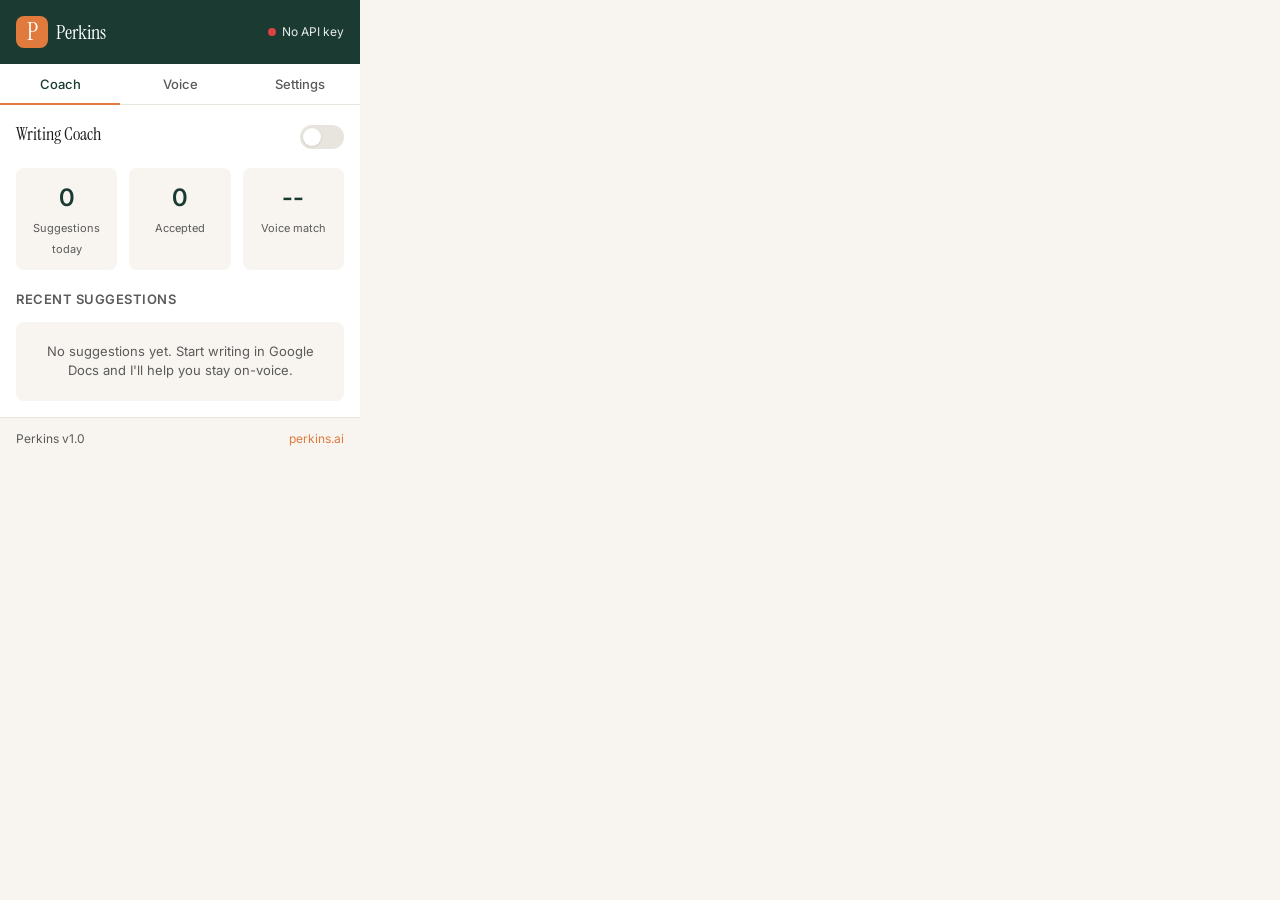
==== extension/popup/popup.html @ 81c37b23 "Add passive learning and import features for voice profile Low-friction voice profile building:  1. " ====
<!DOCTYPE html>
<html lang="en">
<head>
  <meta charset="UTF-8">
  <meta name="viewport" content="width=device-width, initial-scale=1.0">
  <title>Perkins</title>
  <link rel="preconnect" href="https://fonts.googleapis.com">
  <link rel="preconnect" href="https://fonts.gstatic.com" crossorigin>
  <link href="https://fonts.googleapis.com/css2?family=Instrument+Serif:ital@0;1&family=Inter:wght@400;500;600&display=swap" rel="stylesheet">
  <link rel="stylesheet" href="popup.css">
</head>
<body>
  <div class="container">
    <!-- Header -->
    <header class="header">
      <div class="logo">
        <span class="logo-icon">P</span>
        <span class="logo-text">Perkins</span>
      </div>
      <div class="status" id="status">
        <span class="status-dot"></span>
        <span class="status-text">Not configured</span>
      </div>
    </header>

    <!-- Navigation Tabs -->
    <nav class="tabs">
      <button class="tab active" data-tab="coach">Coach</button>
      <button class="tab" data-tab="voice">Voice</button>
      <button class="tab" data-tab="settings">Settings</button>
    </nav>

    <!-- Coach Tab -->
    <section class="tab-content active" id="coach-tab">
      <div class="coach-section">
        <div class="coach-header">
          <h2>Writing Coach</h2>
          <label class="toggle">
            <input type="checkbox" id="coach-enabled">
            <span class="toggle-slider"></span>
          </label>
        </div>

        <div class="coach-stats">
          <div class="stat">
            <span class="stat-value" id="suggestions-count">0</span>
            <span class="stat-label">Suggestions today</span>
          </div>
          <div class="stat">
            <span class="stat-value" id="accepted-count">0</span>
            <span class="stat-label">Accepted</span>
          </div>
          <div class="stat">
            <span class="stat-value" id="voice-score">--</span>
            <span class="stat-label">Voice match</span>
          </div>
        </div>

        <div class="recent-suggestions" id="recent-suggestions">
          <h3>Recent Suggestions</h3>
          <div class="empty-state">
            <p>No suggestions yet. Start writing in Google Docs and I'll help you stay on-voice.</p>
          </div>
        </div>
      </div>
    </section>

    <!-- Voice Tab -->
    <section class="tab-content" id="voice-tab">
      <div class="voice-section">
        <div class="voice-header">
          <h2>Your Voice Profile</h2>
          <span class="voice-status" id="voice-status">Not trained</span>
        </div>

        <div class="voice-training">
          <p class="instruction">Paste examples of your best writing to train your voice profile. The more you add, the better I understand your style.</p>

          <textarea
            id="writing-sample"
            placeholder="Paste a tweet, email, essay paragraph, or any writing that sounds like YOU..."
            rows="6"
          ></textarea>

          <div class="sample-actions">
            <button class="btn btn-primary" id="add-sample">Add to Voice Profile</button>
            <span class="sample-count" id="sample-count">0 samples</span>
          </div>
        </div>

        <div class="import-section">
          <h3>Quick Import</h3>
          <p class="instruction">Import your writing from around the web.</p>

          <div class="import-option">
            <div class="import-input-group">
              <span class="import-icon">🐦</span>
              <input
                type="text"
                id="twitter-handle"
                placeholder="@yourhandle"
                autocomplete="off"
              >
              <button class="btn btn-secondary btn-sm" id="import-twitter">Import</button>
            </div>
            <span class="import-hint">Public tweets only</span>
          </div>

          <div class="import-option">
            <div class="import-input-group">
              <span class="import-icon">🔗</span>
              <input
                type="url"
                id="import-url"
                placeholder="https://yourblog.com/post"
                autocomplete="off"
              >
              <button class="btn btn-secondary btn-sm" id="import-url-btn">Import</button>
            </div>
            <span class="import-hint">Blog posts, Substack, Medium, etc.</span>
          </div>
        </div>

        <div class="voice-patterns" id="voice-patterns">
          <h3>Detected Patterns</h3>
          <div class="empty-state">
            <p>Add writing samples to see your detected voice patterns.</p>
          </div>
        </div>

        <button class="btn btn-secondary btn-danger" id="reset-voice">Reset Voice Profile</button>
      </div>
    </section>

    <!-- Settings Tab -->
    <section class="tab-content" id="settings-tab">
      <div class="settings-section">
        <!-- Privacy Notice -->
        <div class="privacy-notice">
          <div class="privacy-icon">🔒</div>
          <div class="privacy-text">
            <strong>Privacy Notice:</strong> Your writing samples and text are sent to your chosen AI provider (Anthropic or OpenAI) for analysis. Your API key is encrypted and stored locally. We never see your writing or keys.
          </div>
        </div>

        <h2>API Configuration</h2>
        <p class="instruction">Perkins uses your own AI API key to analyze writing. Your key is encrypted on your device.</p>

        <div class="setting-group">
          <label class="setting-label">AI Provider</label>
          <div class="radio-group">
            <label class="radio">
              <input type="radio" name="provider" value="anthropic" checked>
              <span class="radio-mark"></span>
              <span class="radio-text">Claude (Anthropic)</span>
            </label>
            <label class="radio">
              <input type="radio" name="provider" value="openai">
              <span class="radio-mark"></span>
              <span class="radio-text">GPT-4 (OpenAI)</span>
            </label>
          </div>
        </div>

        <div class="setting-group">
          <label class="setting-label" for="api-key">API Key</label>
          <div class="input-group">
            <input
              type="password"
              id="api-key"
              placeholder="sk-ant-... or sk-..."
              autocomplete="off"
            >
            <button class="btn-icon" id="toggle-key" title="Show/hide key">
              <svg width="20" height="20" viewBox="0 0 24 24" fill="none" stroke="currentColor" stroke-width="2">
                <path d="M1 12s4-8 11-8 11 8 11 8-4 8-11 8-11-8-11-8z"></path>
                <circle cx="12" cy="12" r="3"></circle>
              </svg>
            </button>
          </div>
          <span class="setting-hint">Your API key is stored locally and never sent to our servers.</span>
        </div>

        <button class="btn btn-primary" id="save-settings">Save Settings</button>

        <div class="settings-divider"></div>

        <h3>Coaching Preferences</h3>

        <div class="setting-group">
          <label class="setting-label">Coaching Intensity</label>
          <select id="intensity">
            <option value="gentle">Gentle - Only major off-voice moments</option>
            <option value="balanced" selected>Balanced - Helpful suggestions</option>
            <option value="strict">Strict - Catch everything</option>
          </select>
        </div>

        <div class="setting-group">
          <label class="checkbox">
            <input type="checkbox" id="passive-voice" checked>
            <span class="checkbox-mark"></span>
            <span class="checkbox-text">Flag passive voice (if not in your style)</span>
          </label>
        </div>

        <div class="setting-group">
          <label class="checkbox">
            <input type="checkbox" id="sentence-length" checked>
            <span class="checkbox-mark"></span>
            <span class="checkbox-text">Flag unusual sentence length</span>
          </label>
        </div>

        <div class="setting-group">
          <label class="checkbox">
            <input type="checkbox" id="word-choice" checked>
            <span class="checkbox-mark"></span>
            <span class="checkbox-text">Suggest on-brand word choices</span>
          </label>
        </div>

        <div class="setting-group">
          <label class="checkbox">
            <input type="checkbox" id="check-grammar" checked>
            <span class="checkbox-mark"></span>
            <span class="checkbox-text">Catch typos and grammar mistakes</span>
          </label>
          <span class="setting-hint">Only flags genuine mistakes, not your intentional style choices.</span>
        </div>

        <div class="settings-divider"></div>

        <h3>Style Guide <span class="badge">B2B</span></h3>
        <p class="instruction">Paste your company's brand guidelines or style guide. Perkins will ensure your writing stays on-brand.</p>

        <div class="setting-group">
          <textarea
            id="style-guide"
            placeholder="e.g., Always use Oxford commas. Write 'email' not 'e-mail'. Avoid exclamation points. Use sentence case for headlines..."
            rows="4"
          ></textarea>
        </div>

        <div class="settings-divider"></div>

        <h3>Learned Exceptions</h3>
        <p class="instruction">Patterns you've told Perkins are intentional, not mistakes.</p>

        <div class="learned-exceptions" id="learned-exceptions">
          <div class="empty-state">
            <p>No exceptions yet. When you reject a suggestion, Perkins learns it's intentional.</p>
          </div>
        </div>
      </div>
    </section>

    <!-- Footer -->
    <footer class="footer">
      <span>Perkins v1.0</span>
      <a href="https://perkins.ai" target="_blank">perkins.ai</a>
    </footer>
  </div>

  <script src="popup.js" type="module"></script>
</body>
</html>
---- extension/popup/popup.css ----
/* Perkins Extension Popup Styles */
/* Color palette matches landing page */

:root {
  --primary: #1a3a32;
  --primary-light: #2d5a4a;
  --accent: #e07a3d;
  --accent-light: #fef4ed;
  --text: #1a1a1a;
  --text-muted: #5a5a5a;
  --bg: #f8f5f0;
  --bg-card: #ffffff;
  --border: #e8e4de;
  --success: #22c55e;
  --danger: #ef4444;
}

* {
  margin: 0;
  padding: 0;
  box-sizing: border-box;
}

body {
  font-family: 'Inter', -apple-system, BlinkMacSystemFont, sans-serif;
  font-size: 14px;
  line-height: 1.5;
  color: var(--text);
  background: var(--bg);
  width: 360px;
  max-height: 540px;
  overflow-y: auto;
}

.container {
  display: flex;
  flex-direction: column;
  min-height: 100%;
}

/* Header */
.header {
  display: flex;
  align-items: center;
  justify-content: space-between;
  padding: 16px;
  background: var(--primary);
  color: white;
}

.logo {
  display: flex;
  align-items: center;
  gap: 8px;
}

.logo-icon {
  font-family: 'Instrument Serif', Georgia, serif;
  font-size: 24px;
  font-weight: 400;
  width: 32px;
  height: 32px;
  background: var(--accent);
  border-radius: 8px;
  display: flex;
  align-items: center;
  justify-content: center;
}

.logo-text {
  font-family: 'Instrument Serif', Georgia, serif;
  font-size: 20px;
  font-weight: 400;
}

.status {
  display: flex;
  align-items: center;
  gap: 6px;
  font-size: 12px;
  opacity: 0.9;
}

.status-dot {
  width: 8px;
  height: 8px;
  border-radius: 50%;
  background: var(--danger);
}

.status.active .status-dot {
  background: var(--success);
}

/* Tabs */
.tabs {
  display: flex;
  background: var(--bg-card);
  border-bottom: 1px solid var(--border);
}

.tab {
  flex: 1;
  padding: 12px;
  background: none;
  border: none;
  font-family: inherit;
  font-size: 13px;
  font-weight: 500;
  color: var(--text-muted);
  cursor: pointer;
  transition: all 0.2s;
  position: relative;
}

.tab:hover {
  color: var(--primary);
  background: var(--bg);
}

.tab.active {
  color: var(--primary);
}

.tab.active::after {
  content: '';
  position: absolute;
  bottom: -1px;
  left: 0;
  right: 0;
  height: 2px;
  background: var(--accent);
}

/* Tab Content */
.tab-content {
  display: none;
  padding: 16px;
  background: var(--bg-card);
  flex: 1;
}

.tab-content.active {
  display: block;
}

/* Headings */
h2 {
  font-family: 'Instrument Serif', Georgia, serif;
  font-size: 18px;
  font-weight: 400;
  margin-bottom: 4px;
}

h3 {
  font-size: 13px;
  font-weight: 600;
  color: var(--text-muted);
  text-transform: uppercase;
  letter-spacing: 0.5px;
  margin-bottom: 12px;
}

/* Coach Section */
.coach-header {
  display: flex;
  align-items: center;
  justify-content: space-between;
  margin-bottom: 16px;
}

.coach-stats {
  display: grid;
  grid-template-columns: repeat(3, 1fr);
  gap: 12px;
  margin-bottom: 20px;
}

.stat {
  text-align: center;
  padding: 12px;
  background: var(--bg);
  border-radius: 8px;
}

.stat-value {
  display: block;
  font-size: 24px;
  font-weight: 600;
  color: var(--primary);
}

.stat-label {
  font-size: 11px;
  color: var(--text-muted);
}

.recent-suggestions {
  margin-top: 16px;
}

/* Voice Section */
.voice-header {
  display: flex;
  align-items: center;
  justify-content: space-between;
  margin-bottom: 16px;
}

.voice-status {
  font-size: 12px;
  padding: 4px 10px;
  border-radius: 12px;
  background: var(--bg);
  color: var(--text-muted);
}

.voice-status.trained {
  background: var(--accent-light);
  color: var(--accent);
}

.voice-training {
  margin-bottom: 20px;
}

.instruction {
  font-size: 13px;
  color: var(--text-muted);
  margin-bottom: 12px;
}

textarea {
  width: 100%;
  padding: 12px;
  border: 1px solid var(--border);
  border-radius: 8px;
  font-family: inherit;
  font-size: 14px;
  resize: vertical;
  transition: border-color 0.2s;
}

textarea:focus {
  outline: none;
  border-color: var(--primary);
}

textarea::placeholder {
  color: #999;
}

.sample-actions {
  display: flex;
  align-items: center;
  justify-content: space-between;
  margin-top: 12px;
}

.sample-count {
  font-size: 12px;
  color: var(--text-muted);
}

.voice-patterns {
  margin-bottom: 20px;
}

.pattern-list {
  display: flex;
  flex-direction: column;
  gap: 8px;
}

.pattern-item {
  display: flex;
  align-items: center;
  gap: 8px;
  padding: 10px;
  background: var(--bg);
  border-radius: 6px;
  font-size: 13px;
}

.pattern-icon {
  width: 24px;
  height: 24px;
  border-radius: 50%;
  background: var(--accent-light);
  color: var(--accent);
  display: flex;
  align-items: center;
  justify-content: center;
  font-size: 12px;
}

/* Import Section */
.import-section {
  margin-bottom: 20px;
  padding-top: 16px;
  border-top: 1px solid var(--border);
}

.import-option {
  margin-bottom: 12px;
}

.import-input-group {
  display: flex;
  align-items: center;
  gap: 8px;
}

.import-icon {
  font-size: 16px;
  width: 24px;
  text-align: center;
  flex-shrink: 0;
}

.import-input-group input {
  flex: 1;
  padding: 8px 10px;
  font-size: 13px;
}

.btn-sm {
  padding: 8px 12px;
  font-size: 12px;
}

.import-hint {
  display: block;
  font-size: 11px;
  color: var(--text-muted);
  margin-top: 4px;
  margin-left: 32px;
}

/* Settings Section */
.settings-section h2 {
  margin-bottom: 8px;
}

.setting-group {
  margin-bottom: 16px;
}

.setting-label {
  display: block;
  font-size: 13px;
  font-weight: 500;
  margin-bottom: 8px;
}

.setting-hint {
  display: block;
  font-size: 11px;
  color: var(--text-muted);
  margin-top: 4px;
}

.input-group {
  display: flex;
  gap: 8px;
}

.input-group input {
  flex: 1;
}

input[type="text"],
input[type="password"],
select {
  width: 100%;
  padding: 10px 12px;
  border: 1px solid var(--border);
  border-radius: 6px;
  font-family: inherit;
  font-size: 14px;
  background: white;
  transition: border-color 0.2s;
}

input:focus,
select:focus {
  outline: none;
  border-color: var(--primary);
}

/* Buttons */
.btn {
  padding: 10px 16px;
  border: none;
  border-radius: 6px;
  font-family: inherit;
  font-size: 14px;
  font-weight: 500;
  cursor: pointer;
  transition: all 0.2s;
}

.btn-primary {
  background: var(--primary);
  color: white;
}

.btn-primary:hover {
  background: var(--primary-light);
}

.btn-secondary {
  background: var(--bg);
  color: var(--text);
  border: 1px solid var(--border);
}

.btn-secondary:hover {
  background: var(--border);
}

.btn-danger {
  color: var(--danger);
}

.btn-danger:hover {
  background: #fef2f2;
  border-color: #fecaca;
}

.btn-icon {
  padding: 8px;
  background: var(--bg);
  border: 1px solid var(--border);
  border-radius: 6px;
  cursor: pointer;
  color: var(--text-muted);
  transition: all 0.2s;
}

.btn-icon:hover {
  background: var(--border);
  color: var(--text);
}

/* Toggle Switch */
.toggle {
  position: relative;
  display: inline-block;
  width: 44px;
  height: 24px;
}

.toggle input {
  opacity: 0;
  width: 0;
  height: 0;
}

.toggle-slider {
  position: absolute;
  cursor: pointer;
  top: 0;
  left: 0;
  right: 0;
  bottom: 0;
  background: var(--border);
  border-radius: 24px;
  transition: 0.2s;
}

.toggle-slider::before {
  position: absolute;
  content: '';
  height: 18px;
  width: 18px;
  left: 3px;
  bottom: 3px;
  background: white;
  border-radius: 50%;
  transition: 0.2s;
  box-shadow: 0 1px 3px rgba(0,0,0,0.1);
}

.toggle input:checked + .toggle-slider {
  background: var(--accent);
}

.toggle input:checked + .toggle-slider::before {
  transform: translateX(20px);
}

/* Radio Buttons */
.radio-group {
  display: flex;
  flex-direction: column;
  gap: 8px;
}

.radio {
  display: flex;
  align-items: center;
  gap: 8px;
  cursor: pointer;
}

.radio input {
  display: none;
}

.radio-mark {
  width: 18px;
  height: 18px;
  border: 2px solid var(--border);
  border-radius: 50%;
  position: relative;
  transition: all 0.2s;
}

.radio input:checked + .radio-mark {
  border-color: var(--accent);
}

.radio input:checked + .radio-mark::after {
  content: '';
  position: absolute;
  top: 3px;
  left: 3px;
  width: 8px;
  height: 8px;
  background: var(--accent);
  border-radius: 50%;
}

.radio-text {
  font-size: 14px;
}

/* Checkboxes */
.checkbox {
  display: flex;
  align-items: center;
  gap: 8px;
  cursor: pointer;
}

.checkbox input {
  display: none;
}

.checkbox-mark {
  width: 18px;
  height: 18px;
  border: 2px solid var(--border);
  border-radius: 4px;
  position: relative;
  transition: all 0.2s;
}

.checkbox input:checked + .checkbox-mark {
  background: var(--accent);
  border-color: var(--accent);
}

.checkbox input:checked + .checkbox-mark::after {
  content: '';
  position: absolute;
  top: 2px;
  left: 5px;
  width: 5px;
  height: 9px;
  border: solid white;
  border-width: 0 2px 2px 0;
  transform: rotate(45deg);
}

.checkbox-text {
  font-size: 14px;
}

/* Dividers */
.settings-divider {
  height: 1px;
  background: var(--border);
  margin: 20px 0;
}

/* Empty State */
.empty-state {
  padding: 20px;
  text-align: center;
  color: var(--text-muted);
  background: var(--bg);
  border-radius: 8px;
  font-size: 13px;
}

/* Suggestion Card */
.suggestion-card {
  padding: 12px;
  background: var(--bg);
  border-radius: 8px;
  margin-bottom: 8px;
}

.suggestion-original {
  font-size: 13px;
  color: var(--text-muted);
  margin-bottom: 4px;
  text-decoration: line-through;
}

.suggestion-text {
  font-size: 13px;
  margin-bottom: 8px;
}

.suggestion-reason {
  font-size: 12px;
  color: var(--accent);
  font-style: italic;
}

.suggestion-actions {
  display: flex;
  gap: 8px;
  margin-top: 8px;
}

.suggestion-actions button {
  flex: 1;
  padding: 6px;
  font-size: 12px;
}

/* Footer */
.footer {
  display: flex;
  align-items: center;
  justify-content: space-between;
  padding: 12px 16px;
  background: var(--bg);
  border-top: 1px solid var(--border);
  font-size: 12px;
  color: var(--text-muted);
}

.footer a {
  color: var(--accent);
  text-decoration: none;
}

.footer a:hover {
  text-decoration: underline;
}

/* Scrollbar */
::-webkit-scrollbar {
  width: 6px;
}

::-webkit-scrollbar-track {
  background: var(--bg);
}

::-webkit-scrollbar-thumb {
  background: var(--border);
  border-radius: 3px;
}

::-webkit-scrollbar-thumb:hover {
  background: #ccc;
}

/* Toast notification */
.toast {
  position: fixed;
  bottom: 60px;
  left: 16px;
  right: 16px;
  padding: 12px 16px;
  background: var(--primary);
  color: white;
  border-radius: 8px;
  font-size: 13px;
  opacity: 0;
  transform: translateY(10px);
  transition: all 0.3s;
  z-index: 100;
}

.toast.show {
  opacity: 1;
  transform: translateY(0);
}

.toast.success {
  background: var(--success);
}

.toast.error {
  background: var(--danger);
}

/* Badge */
.badge {
  display: inline-block;
  font-size: 10px;
  font-weight: 600;
  text-transform: uppercase;
  letter-spacing: 0.5px;
  padding: 2px 6px;
  background: var(--accent-light);
  color: var(--accent);
  border-radius: 4px;
  margin-left: 6px;
  vertical-align: middle;
}

/* Learned Exceptions */
.learned-exceptions {
  max-height: 150px;
  overflow-y: auto;
}

.exception-item {
  display: flex;
  align-items: center;
  justify-content: space-between;
  padding: 8px 10px;
  background: var(--bg);
  border-radius: 6px;
  margin-bottom: 6px;
  font-size: 13px;
}

.exception-item:last-child {
  margin-bottom: 0;
}

.exception-text {
  flex: 1;
  color: var(--text);
}

.exception-remove {
  width: 20px;
  height: 20px;
  border: none;
  background: none;
  color: var(--text-muted);
  cursor: pointer;
  font-size: 16px;
  line-height: 1;
  padding: 0;
  margin-left: 8px;
}

.exception-remove:hover {
  color: var(--danger);
}

/* Privacy Notice */
.privacy-notice {
  display: flex;
  gap: 10px;
  padding: 12px;
  background: #fef3cd;
  border: 1px solid #ffc107;
  border-radius: 8px;
  margin-bottom: 16px;
  font-size: 12px;
  line-height: 1.4;
}

.privacy-icon {
  font-size: 16px;
  flex-shrink: 0;
}

.privacy-text {
  color: #856404;
}

.privacy-text strong {
  color: #664d03;
}
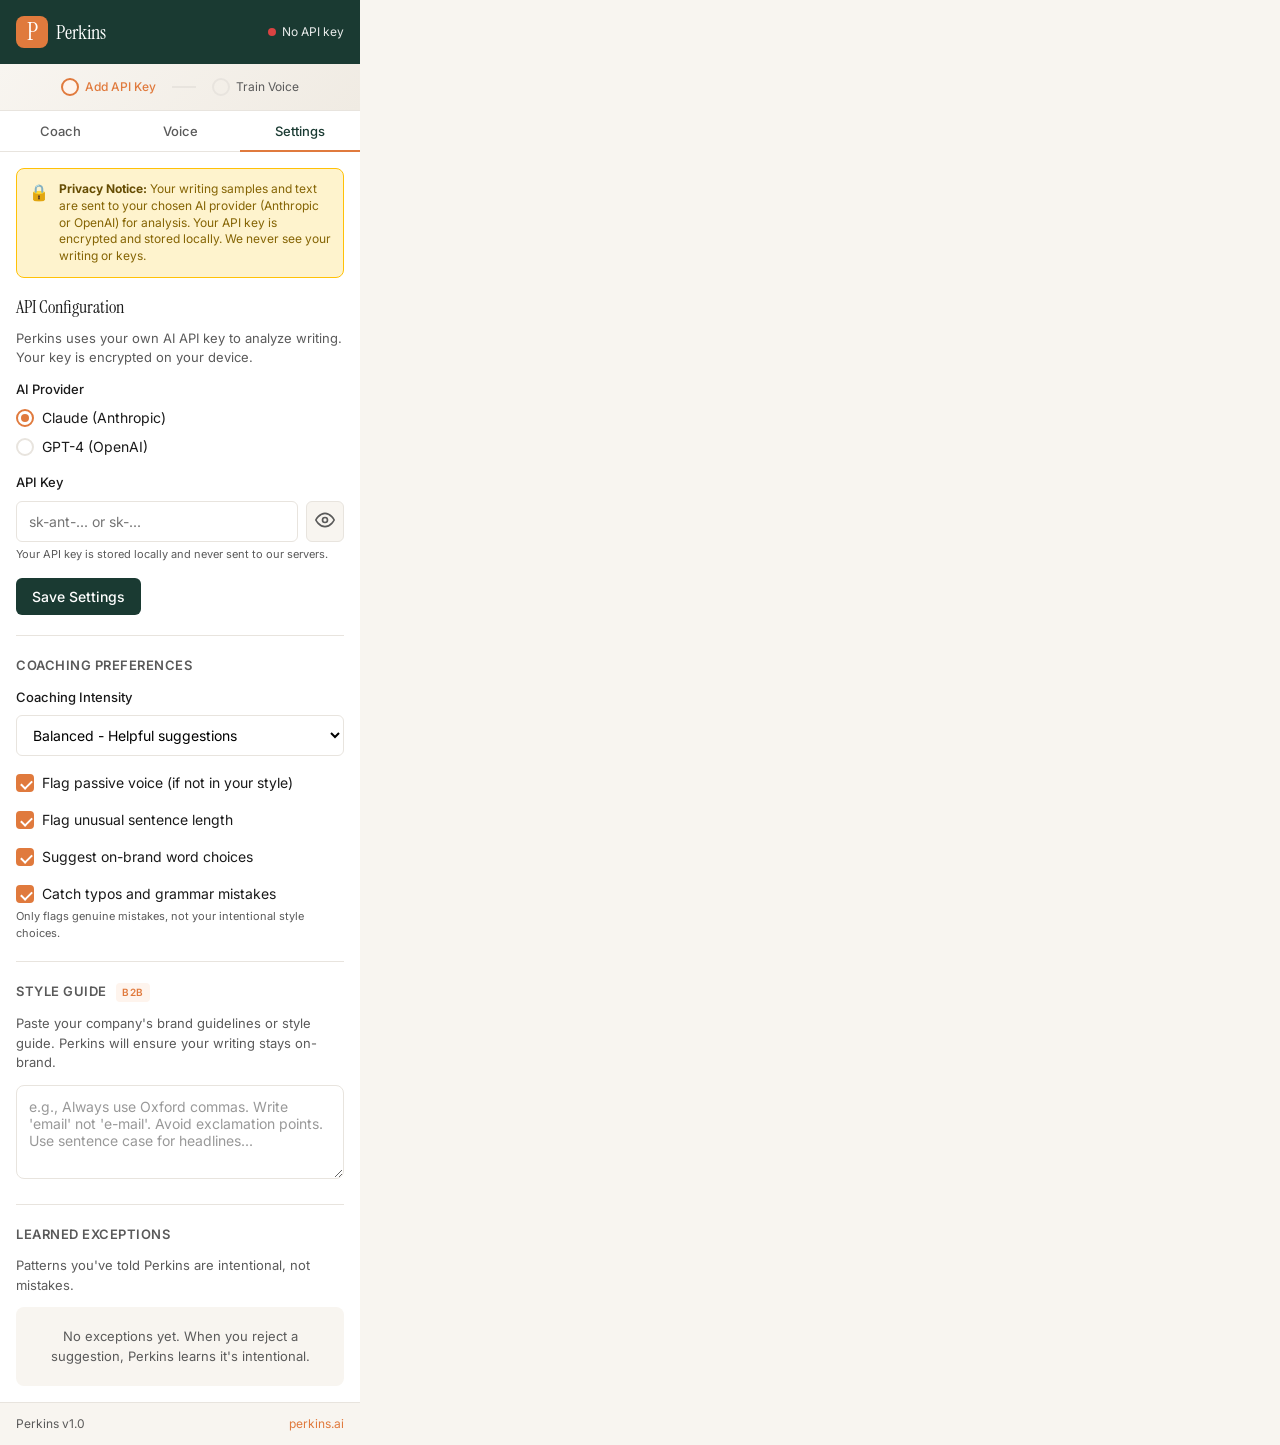
==== commit 85b31606: "Add setup progress bar and guided onboarding flow - Add 2-step progress bar (API Key → Train Voice) " ====
--- a/extension/popup/popup.html
+++ b/extension/popup/popup.html
@@ -23,6 +23,19 @@
       </div>
     </header>
 
+    <!-- Setup Progress (shown until fully configured) -->
+    <div class="setup-progress" id="setup-progress">
+      <div class="setup-step" id="setup-step-api">
+        <span class="setup-step-icon"></span>
+        <span class="setup-step-text">Add API Key</span>
+      </div>
+      <div class="setup-step-divider"></div>
+      <div class="setup-step" id="setup-step-voice">
+        <span class="setup-step-icon"></span>
+        <span class="setup-step-text">Train Voice</span>
+      </div>
+    </div>
+
     <!-- Navigation Tabs -->
     <nav class="tabs">
       <button class="tab active" data-tab="coach">Coach</button>
@@ -68,12 +81,20 @@
     <!-- Voice Tab -->
     <section class="tab-content" id="voice-tab">
       <div class="voice-section">
+        <!-- Setup Required Overlay -->
+        <div class="setup-required" id="voice-setup-required">
+          <div class="setup-required-icon">🔑</div>
+          <h3>Add your API key first</h3>
+          <p>Perkins needs an AI API key to analyze your writing patterns.</p>
+          <button class="btn btn-primary" id="go-to-settings">Go to Settings</button>
+        </div>
+
         <div class="voice-header">
           <h2>Your Voice Profile</h2>
           <span class="voice-status" id="voice-status">Not trained</span>
         </div>
 
-        <div class="voice-training">
+        <div class="voice-training" id="voice-training">
           <p class="instruction">Paste examples of your best writing to train your voice profile. The more you add, the better I understand your style.</p>
 
           <textarea
@@ -90,21 +111,7 @@
 
         <div class="import-section">
           <h3>Quick Import</h3>
-          <p class="instruction">Import your writing from around the web.</p>
-
-          <div class="import-option">
-            <div class="import-input-group">
-              <span class="import-icon">🐦</span>
-              <input
-                type="text"
-                id="twitter-handle"
-                placeholder="@yourhandle"
-                autocomplete="off"
-              >
-              <button class="btn btn-secondary btn-sm" id="import-twitter">Import</button>
-            </div>
-            <span class="import-hint">Public tweets only</span>
-          </div>
+          <p class="instruction">Import your writing from a URL.</p>
 
           <div class="import-option">
             <div class="import-input-group">
@@ -117,7 +124,7 @@
               >
               <button class="btn btn-secondary btn-sm" id="import-url-btn">Import</button>
             </div>
-            <span class="import-hint">Blog posts, Substack, Medium, etc.</span>
+            <span class="import-hint">Blog posts, Substack, Medium, etc. (may not work on all sites)</span>
           </div>
         </div>
 
--- a/extension/popup/popup.css
+++ b/extension/popup/popup.css
@@ -785,3 +785,131 @@
 .privacy-text strong {
   color: #664d03;
 }
+
+/* ============================================
+   Setup Progress Bar
+   ============================================ */
+
+.setup-progress {
+  display: flex;
+  align-items: center;
+  justify-content: center;
+  gap: 8px;
+  padding: 10px 16px;
+  background: linear-gradient(135deg, #f8f5f0 0%, #f0ebe3 100%);
+  border-bottom: 1px solid var(--border);
+}
+
+.setup-progress.hidden {
+  display: none;
+}
+
+.setup-step {
+  display: flex;
+  align-items: center;
+  gap: 6px;
+  font-size: 12px;
+  color: var(--text-muted);
+  cursor: pointer;
+  padding: 4px 8px;
+  border-radius: 4px;
+  transition: all 0.2s;
+}
+
+.setup-step:hover {
+  background: rgba(0, 0, 0, 0.05);
+}
+
+.setup-step-icon {
+  width: 18px;
+  height: 18px;
+  border-radius: 50%;
+  border: 2px solid var(--border);
+  display: flex;
+  align-items: center;
+  justify-content: center;
+  font-size: 10px;
+  transition: all 0.2s;
+}
+
+.setup-step.completed .setup-step-icon {
+  background: var(--success);
+  border-color: var(--success);
+  color: white;
+}
+
+.setup-step.completed .setup-step-icon::after {
+  content: '✓';
+}
+
+.setup-step.active .setup-step-icon {
+  border-color: var(--accent);
+  background: var(--accent-light);
+}
+
+.setup-step.active .setup-step-text {
+  color: var(--accent);
+  font-weight: 500;
+}
+
+.setup-step.completed .setup-step-text {
+  color: var(--success);
+}
+
+.setup-step-divider {
+  width: 24px;
+  height: 2px;
+  background: var(--border);
+}
+
+.setup-step.completed + .setup-step-divider {
+  background: var(--success);
+}
+
+/* ============================================
+   Setup Required Overlay (Voice Tab)
+   ============================================ */
+
+.setup-required {
+  display: none;
+  flex-direction: column;
+  align-items: center;
+  justify-content: center;
+  text-align: center;
+  padding: 40px 20px;
+  background: linear-gradient(135deg, #fef3cd 0%, #fff8e6 100%);
+  border: 1px solid #ffc107;
+  border-radius: 12px;
+  margin-bottom: 16px;
+}
+
+.setup-required.visible {
+  display: flex;
+}
+
+.setup-required-icon {
+  font-size: 32px;
+  margin-bottom: 12px;
+}
+
+.setup-required h3 {
+  margin: 0 0 8px 0;
+  font-size: 16px;
+  color: #664d03;
+}
+
+.setup-required p {
+  margin: 0 0 16px 0;
+  font-size: 13px;
+  color: #856404;
+  line-height: 1.4;
+}
+
+/* Dim the voice training section when setup required */
+.voice-section.needs-setup .voice-training,
+.voice-section.needs-setup .import-section,
+.voice-section.needs-setup .voice-patterns {
+  opacity: 0.4;
+  pointer-events: none;
+  filter: grayscale(0.5);
+}
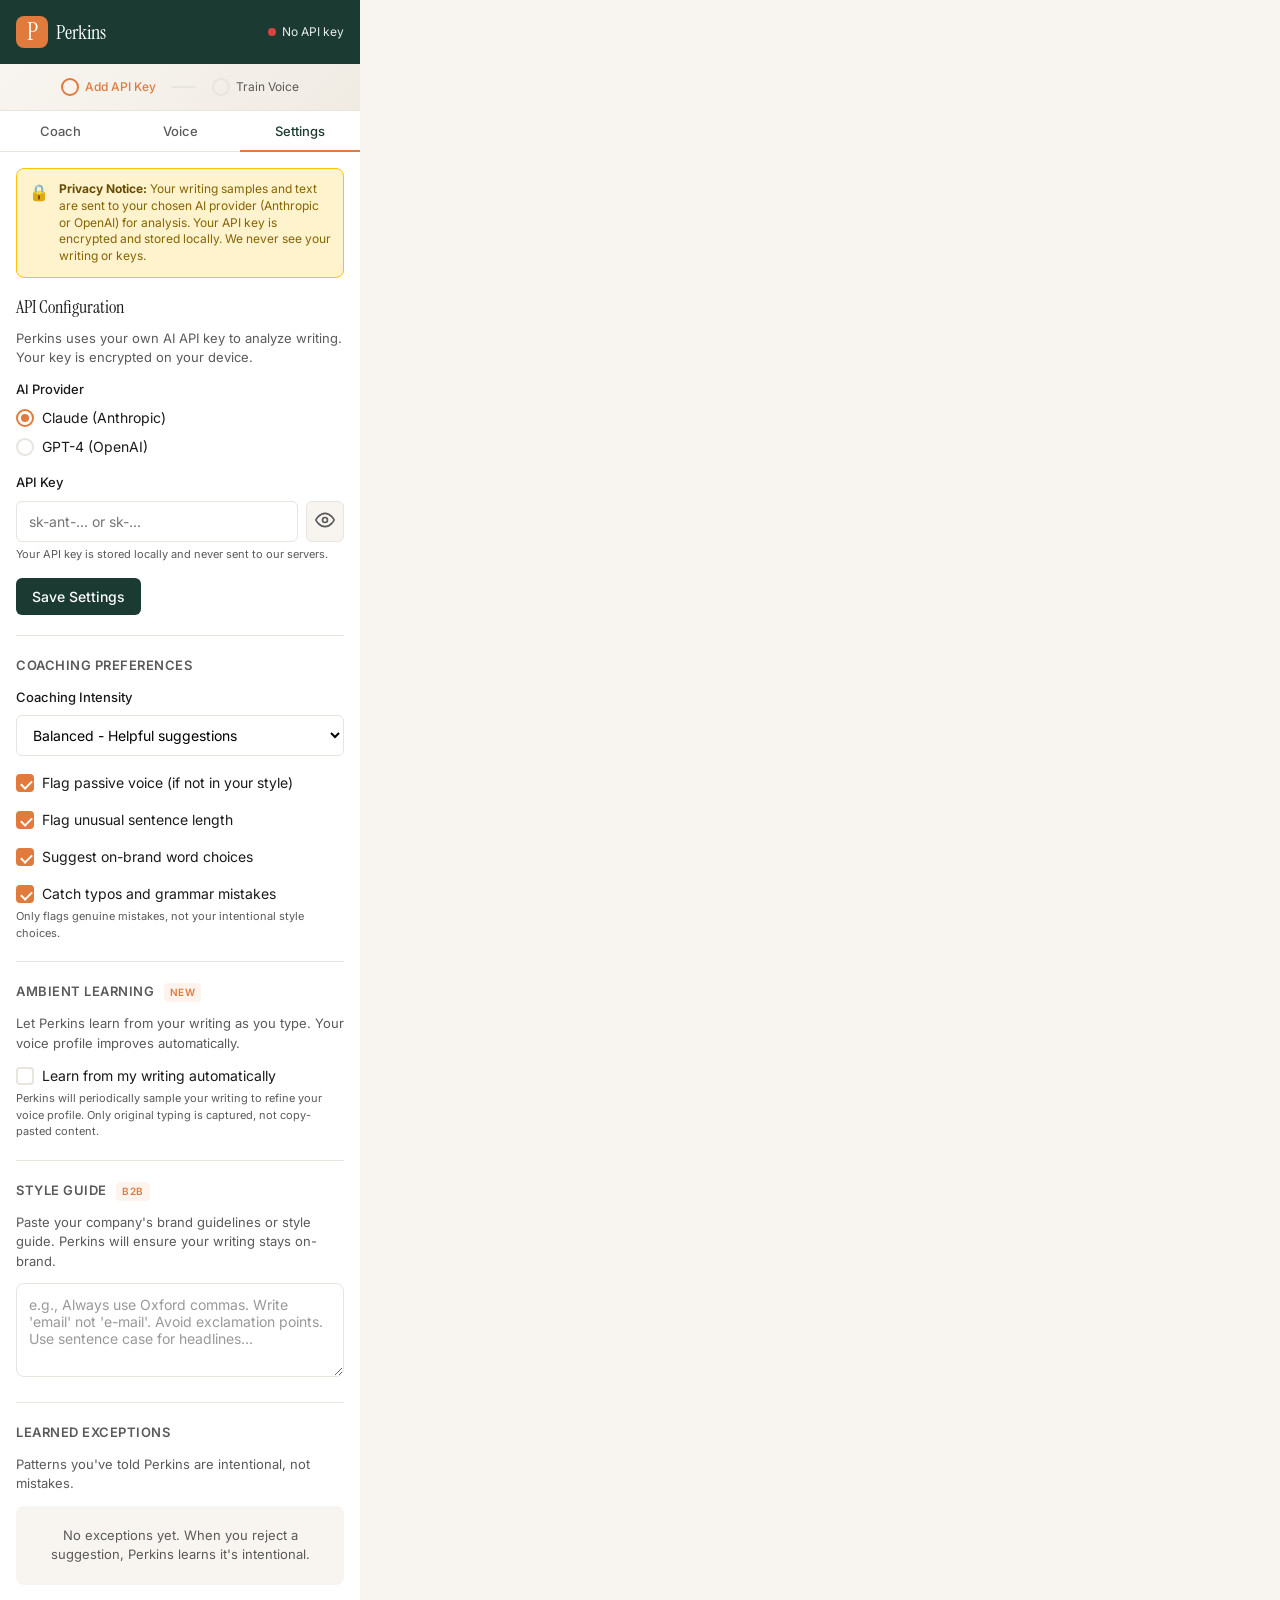
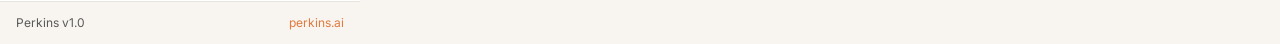
==== commit 7618cd71: "Add gamification, ambient learning, chat, write-like-me, and detectors Features added: - Badge syste" ====
--- a/extension/popup/popup.html
+++ b/extension/popup/popup.html
@@ -75,6 +75,53 @@
             <p>No suggestions yet. Start writing in Google Docs and I'll help you stay on-voice.</p>
           </div>
         </div>
+
+        <!-- Badges & Milestones -->
+        <div class="badges-section" id="badges-section">
+          <h3>Writing Journey</h3>
+
+          <div class="milestone-tracker">
+            <div class="total-words">
+              <span class="total-words-label">Total words written</span>
+              <span class="total-words-count" id="total-words-count">0</span>
+            </div>
+
+            <div class="current-milestone" id="current-milestone">
+              <span class="milestone-icon">📜</span>
+              <span class="milestone-text">
+                <strong>272</strong> words to <em>Gettysburg Address</em>
+              </span>
+            </div>
+
+            <div class="milestone-progress" id="milestone-progress">
+              <div class="milestone-progress-fill" id="milestone-progress-fill"></div>
+            </div>
+          </div>
+
+          <div class="earned-badges" id="earned-badges">
+            <div class="no-badges">Start writing to earn your first badge!</div>
+          </div>
+        </div>
+
+        <!-- Flywheel Stats -->
+        <div class="flywheel-section" id="flywheel-stats">
+          <h3>Perkins is Learning</h3>
+          <div class="flywheel-stats-grid">
+            <div class="flywheel-stat">
+              <span class="flywheel-stat-value" id="patterns-learned-count">0</span>
+              <span class="flywheel-stat-label">Patterns learned</span>
+            </div>
+            <div class="flywheel-stat">
+              <span class="flywheel-stat-value" id="documents-analyzed-count">0</span>
+              <span class="flywheel-stat-label">Docs analyzed</span>
+            </div>
+            <div class="flywheel-stat">
+              <span class="flywheel-stat-value" id="improvement-percent">--</span>
+              <span class="flywheel-stat-label">Fewer suggestions</span>
+            </div>
+          </div>
+          <p class="flywheel-tagline">The longer you use Perkins, the smarter it gets.</p>
+        </div>
       </div>
     </section>
 
@@ -238,6 +285,20 @@
 
         <div class="settings-divider"></div>
 
+        <h3>Ambient Learning <span class="badge">New</span></h3>
+        <p class="instruction">Let Perkins learn from your writing as you type. Your voice profile improves automatically.</p>
+
+        <div class="setting-group">
+          <label class="checkbox">
+            <input type="checkbox" id="ambient-learning">
+            <span class="checkbox-mark"></span>
+            <span class="checkbox-text">Learn from my writing automatically</span>
+          </label>
+          <span class="setting-hint">Perkins will periodically sample your writing to refine your voice profile. Only original typing is captured, not copy-pasted content.</span>
+        </div>
+
+        <div class="settings-divider"></div>
+
         <h3>Style Guide <span class="badge">B2B</span></h3>
         <p class="instruction">Paste your company's brand guidelines or style guide. Perkins will ensure your writing stays on-brand.</p>
 
--- a/extension/popup/popup.css
+++ b/extension/popup/popup.css
@@ -913,3 +913,186 @@
   pointer-events: none;
   filter: grayscale(0.5);
 }
+
+/* ============================================
+   Badges & Milestones Section
+   ============================================ */
+
+.badges-section {
+  margin-top: 20px;
+  padding-top: 16px;
+  border-top: 1px solid var(--border);
+}
+
+.milestone-tracker {
+  background: linear-gradient(135deg, var(--accent-light) 0%, #fff8f4 100%);
+  border-radius: 12px;
+  padding: 16px;
+  margin-bottom: 16px;
+}
+
+.total-words {
+  display: flex;
+  justify-content: space-between;
+  align-items: baseline;
+  margin-bottom: 12px;
+}
+
+.total-words-label {
+  font-size: 12px;
+  color: var(--text-muted);
+}
+
+.total-words-count {
+  font-size: 28px;
+  font-weight: 600;
+  color: var(--primary);
+  font-family: 'Instrument Serif', Georgia, serif;
+}
+
+.current-milestone {
+  display: flex;
+  align-items: center;
+  gap: 10px;
+  margin-bottom: 12px;
+}
+
+.milestone-icon {
+  font-size: 24px;
+}
+
+.milestone-text {
+  font-size: 13px;
+  color: var(--text);
+}
+
+.milestone-text strong {
+  color: var(--accent);
+}
+
+.milestone-text em {
+  font-style: normal;
+  font-weight: 500;
+}
+
+.milestone-progress {
+  height: 8px;
+  background: rgba(0, 0, 0, 0.1);
+  border-radius: 4px;
+  overflow: hidden;
+}
+
+.milestone-progress-fill {
+  height: 100%;
+  background: linear-gradient(90deg, var(--accent) 0%, #f5a574 100%);
+  border-radius: 4px;
+  transition: width 0.5s ease;
+  width: 0%;
+}
+
+.earned-badges {
+  display: flex;
+  flex-wrap: wrap;
+  gap: 8px;
+}
+
+.no-badges {
+  width: 100%;
+  text-align: center;
+  padding: 16px;
+  background: var(--bg);
+  border-radius: 8px;
+  color: var(--text-muted);
+  font-size: 13px;
+}
+
+.badge-item {
+  display: flex;
+  align-items: center;
+  gap: 6px;
+  padding: 6px 10px;
+  background: var(--bg);
+  border-radius: 20px;
+  font-size: 12px;
+  cursor: default;
+  transition: all 0.2s;
+}
+
+.badge-item:hover {
+  background: var(--accent-light);
+  transform: scale(1.05);
+}
+
+.badge-icon {
+  font-size: 14px;
+}
+
+.badge-name {
+  color: var(--text);
+  font-weight: 500;
+}
+
+/* ============================================
+   Flywheel Stats Section
+   ============================================ */
+
+.flywheel-section {
+  margin-top: 16px;
+  padding-top: 16px;
+  border-top: 1px solid var(--border);
+}
+
+.flywheel-stats-grid {
+  display: grid;
+  grid-template-columns: repeat(3, 1fr);
+  gap: 8px;
+  margin-bottom: 12px;
+}
+
+.flywheel-stat {
+  text-align: center;
+  padding: 12px 8px;
+  background: var(--bg);
+  border-radius: 8px;
+}
+
+.flywheel-stat-value {
+  display: block;
+  font-size: 20px;
+  font-weight: 600;
+  color: var(--primary);
+}
+
+.flywheel-stat-label {
+  font-size: 10px;
+  color: var(--text-muted);
+  text-transform: uppercase;
+  letter-spacing: 0.3px;
+}
+
+.flywheel-tagline {
+  text-align: center;
+  font-size: 12px;
+  color: var(--accent);
+  font-style: italic;
+  margin: 0;
+}
+
+/* Badge earned animation */
+@keyframes badgeEarned {
+  0% {
+    transform: scale(0.5);
+    opacity: 0;
+  }
+  50% {
+    transform: scale(1.2);
+  }
+  100% {
+    transform: scale(1);
+    opacity: 1;
+  }
+}
+
+.badge-item.new {
+  animation: badgeEarned 0.5s ease-out;
+}
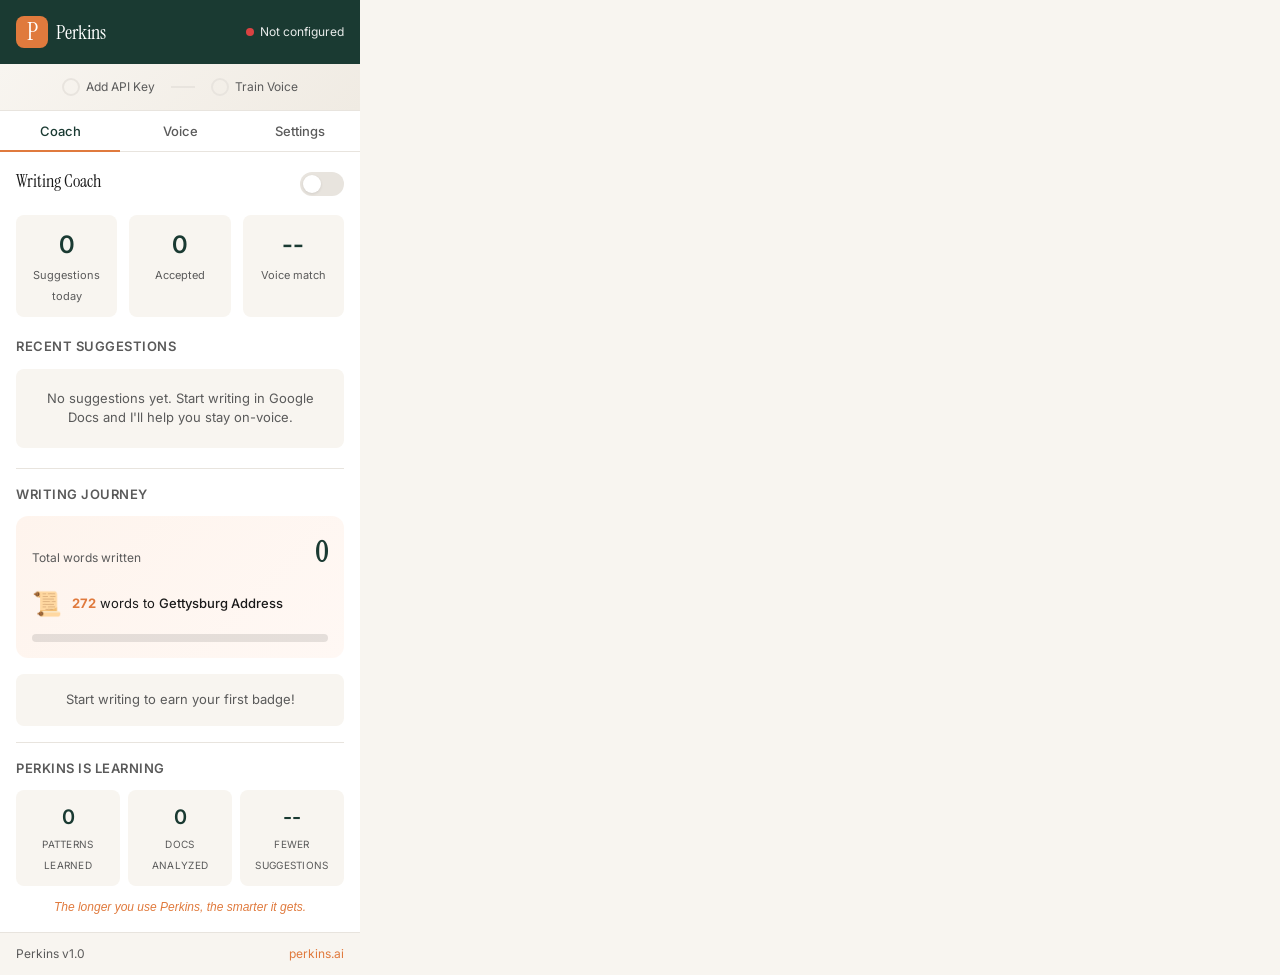
==== commit fb5e3b3e: "Remove URL import feature (CORS blocks most sites) - Remove URL import section from Voice tab - Upda" ====
--- a/extension/popup/popup.html
+++ b/extension/popup/popup.html
@@ -156,25 +156,6 @@
           </div>
         </div>
 
-        <div class="import-section">
-          <h3>Quick Import</h3>
-          <p class="instruction">Import your writing from a URL.</p>
-
-          <div class="import-option">
-            <div class="import-input-group">
-              <span class="import-icon">🔗</span>
-              <input
-                type="url"
-                id="import-url"
-                placeholder="https://yourblog.com/post"
-                autocomplete="off"
-              >
-              <button class="btn btn-secondary btn-sm" id="import-url-btn">Import</button>
-            </div>
-            <span class="import-hint">Blog posts, Substack, Medium, etc. (may not work on all sites)</span>
-          </div>
-        </div>
-
         <div class="voice-patterns" id="voice-patterns">
           <h3>Detected Patterns</h3>
           <div class="empty-state">
--- a/extension/popup/popup.css
+++ b/extension/popup/popup.css
@@ -1096,3 +1096,195 @@
 .badge-item.new {
   animation: badgeEarned 0.5s ease-out;
 }
+
+/* ============================================
+   Tutorial / Onboarding Modal
+   ============================================ */
+
+#tutorial-overlay {
+  position: fixed;
+  top: 0;
+  left: 0;
+  right: 0;
+  bottom: 0;
+  background: rgba(0, 0, 0, 0.7);
+  display: flex;
+  align-items: center;
+  justify-content: center;
+  z-index: 10000;
+  animation: tutorialFadeIn 0.3s ease-out;
+}
+
+@keyframes tutorialFadeIn {
+  from { opacity: 0; }
+  to { opacity: 1; }
+}
+
+#tutorial-overlay.tutorial-closing {
+  animation: tutorialFadeOut 0.3s ease-out forwards;
+}
+
+@keyframes tutorialFadeOut {
+  from { opacity: 1; }
+  to { opacity: 0; }
+}
+
+.tutorial-modal {
+  background: white;
+  border-radius: 16px;
+  width: 320px;
+  max-width: 90%;
+  box-shadow: 0 20px 60px rgba(0, 0, 0, 0.3);
+  overflow: hidden;
+  animation: tutorialSlideUp 0.3s ease-out;
+}
+
+@keyframes tutorialSlideUp {
+  from {
+    opacity: 0;
+    transform: translateY(20px);
+  }
+  to {
+    opacity: 1;
+    transform: translateY(0);
+  }
+}
+
+.tutorial-header {
+  display: flex;
+  justify-content: space-between;
+  align-items: center;
+  padding: 16px 20px;
+  border-bottom: 1px solid #eee;
+}
+
+.tutorial-progress {
+  display: flex;
+  gap: 6px;
+}
+
+.tutorial-dot {
+  width: 8px;
+  height: 8px;
+  border-radius: 50%;
+  background: #ddd;
+  transition: background 0.2s, transform 0.2s;
+}
+
+.tutorial-dot.active {
+  background: #1a3a32;
+  transform: scale(1.2);
+}
+
+.tutorial-skip {
+  background: none;
+  border: none;
+  color: #888;
+  font-size: 13px;
+  cursor: pointer;
+  padding: 4px 8px;
+  transition: color 0.2s;
+}
+
+.tutorial-skip:hover {
+  color: #333;
+}
+
+.tutorial-content {
+  padding: 32px 24px;
+  text-align: center;
+}
+
+.tutorial-icon {
+  font-size: 48px;
+  margin-bottom: 16px;
+  animation: tutorialIconBounce 0.5s ease-out;
+}
+
+@keyframes tutorialIconBounce {
+  0% { transform: scale(0); }
+  50% { transform: scale(1.2); }
+  100% { transform: scale(1); }
+}
+
+.tutorial-title {
+  font-size: 18px;
+  font-weight: 600;
+  color: #1a1a1a;
+  margin: 0 0 12px;
+}
+
+.tutorial-text {
+  font-size: 14px;
+  color: #666;
+  line-height: 1.6;
+  margin: 0;
+}
+
+.tutorial-text strong {
+  color: #1a3a32;
+}
+
+.tutorial-footer {
+  display: flex;
+  justify-content: space-between;
+  padding: 16px 20px;
+  border-top: 1px solid #eee;
+  background: #fafafa;
+}
+
+.tutorial-prev,
+.tutorial-next {
+  padding: 10px 20px;
+  border-radius: 8px;
+  font-size: 14px;
+  font-weight: 500;
+  cursor: pointer;
+  transition: all 0.2s;
+}
+
+.tutorial-prev {
+  background: white;
+  border: 1px solid #ddd;
+  color: #666;
+}
+
+.tutorial-prev:hover:not(:disabled) {
+  border-color: #999;
+  color: #333;
+}
+
+.tutorial-prev:disabled {
+  opacity: 0.5;
+  cursor: not-allowed;
+}
+
+.tutorial-next {
+  background: #1a3a32;
+  border: none;
+  color: white;
+}
+
+.tutorial-next:hover {
+  background: #0d1f1a;
+}
+
+/* Tab highlight during tutorial */
+.tab.tutorial-highlight {
+  animation: tabPulse 1s ease-in-out infinite;
+  position: relative;
+}
+
+.tab.tutorial-highlight::after {
+  content: '';
+  position: absolute;
+  inset: -2px;
+  border: 2px solid #e07a3d;
+  border-radius: 8px;
+  pointer-events: none;
+}
+
+@keyframes tabPulse {
+  0%, 100% { box-shadow: 0 0 0 0 rgba(224, 122, 61, 0.4); }
+  50% { box-shadow: 0 0 0 6px rgba(224, 122, 61, 0); }
+}
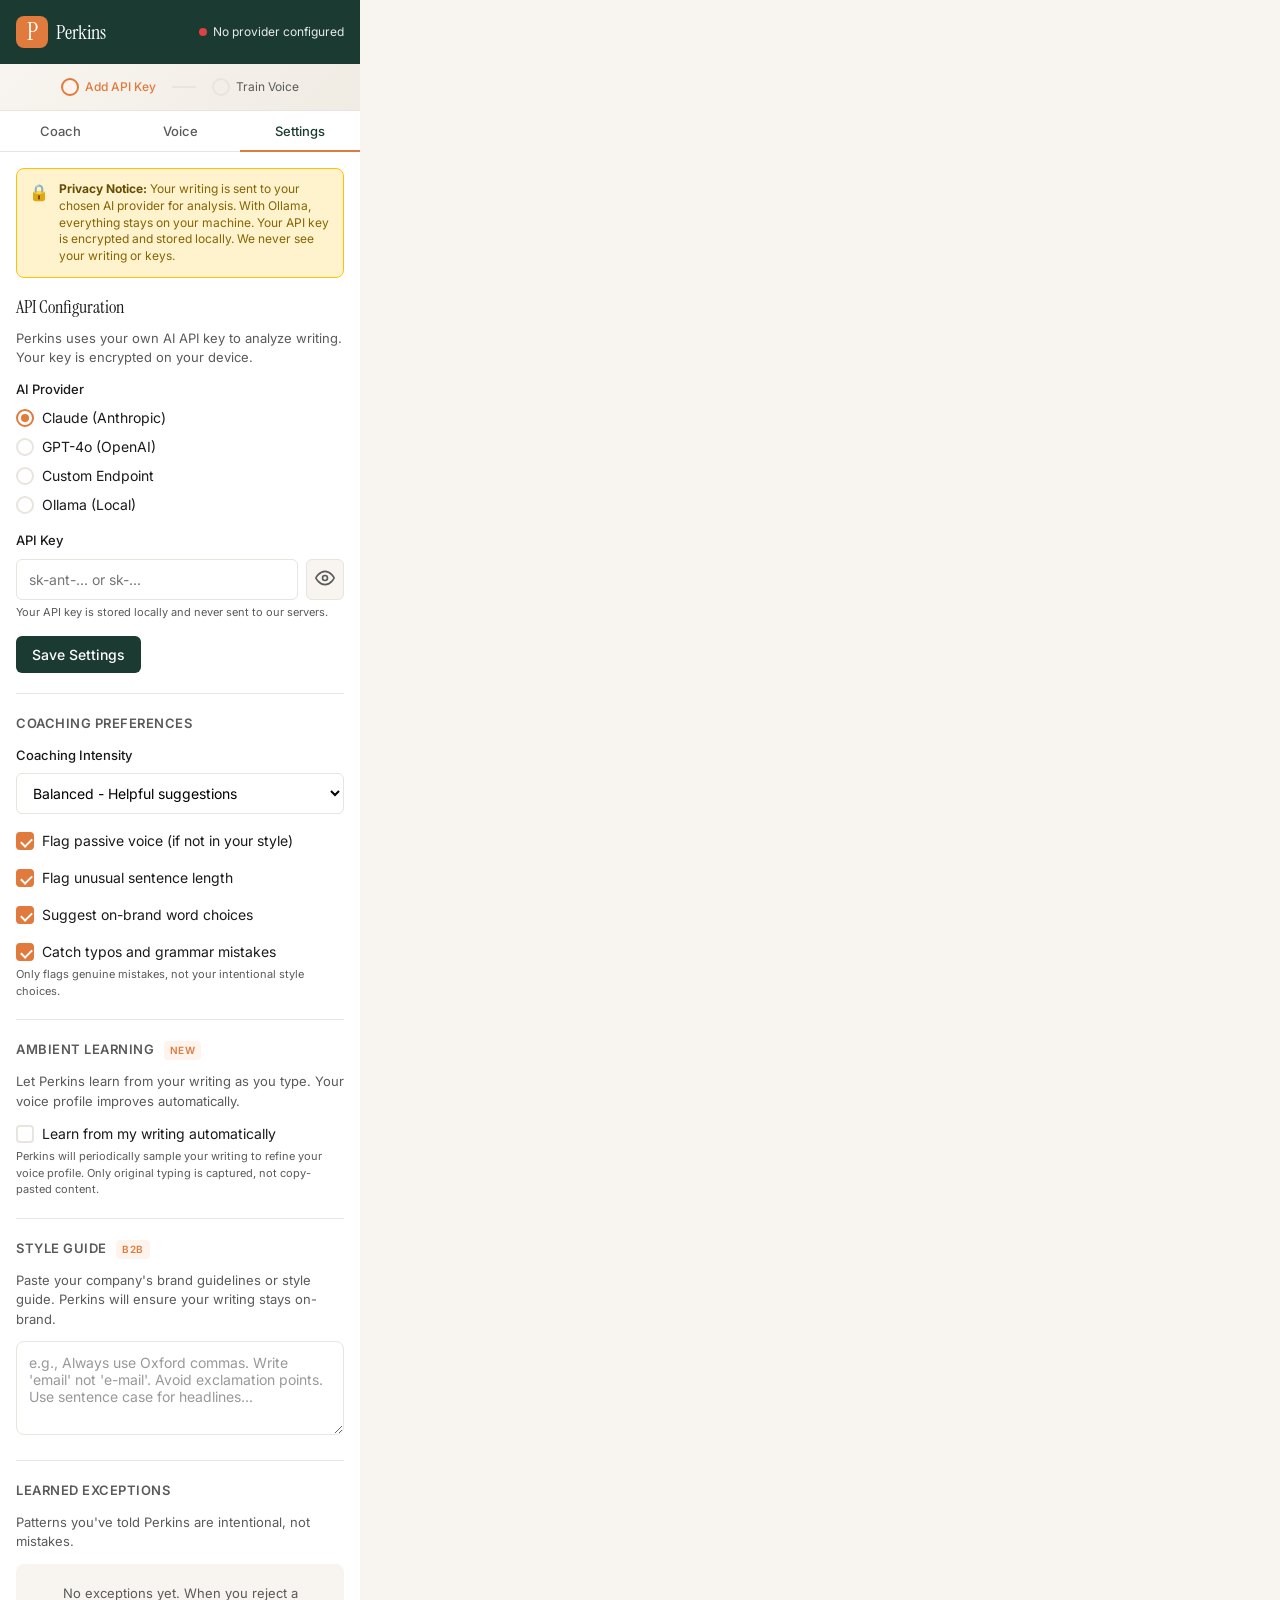
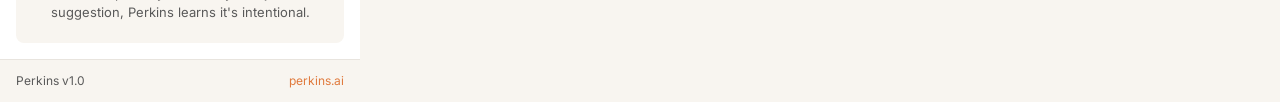
==== commit 61dd5808: "Add provider abstraction: bring your own AI (Claude, OpenAI, Custom, Ollama) Architecture: - New `li" ====
--- a/extension/popup/popup.html
+++ b/extension/popup/popup.html
@@ -174,7 +174,7 @@
         <div class="privacy-notice">
           <div class="privacy-icon">🔒</div>
           <div class="privacy-text">
-            <strong>Privacy Notice:</strong> Your writing samples and text are sent to your chosen AI provider (Anthropic or OpenAI) for analysis. Your API key is encrypted and stored locally. We never see your writing or keys.
+            <strong>Privacy Notice:</strong> Your writing is sent to your chosen AI provider for analysis. With Ollama, everything stays on your machine. Your API key is encrypted and stored locally. We never see your writing or keys.
           </div>
         </div>
 
@@ -192,12 +192,23 @@
             <label class="radio">
               <input type="radio" name="provider" value="openai">
               <span class="radio-mark"></span>
-              <span class="radio-text">GPT-4 (OpenAI)</span>
+              <span class="radio-text">GPT-4o (OpenAI)</span>
             </label>
-          </div>
-        </div>
-
-        <div class="setting-group">
+            <label class="radio">
+              <input type="radio" name="provider" value="custom">
+              <span class="radio-mark"></span>
+              <span class="radio-text">Custom Endpoint</span>
+            </label>
+            <label class="radio">
+              <input type="radio" name="provider" value="ollama">
+              <span class="radio-mark"></span>
+              <span class="radio-text">Ollama (Local)</span>
+            </label>
+          </div>
+        </div>
+
+        <!-- API Key (Anthropic / OpenAI / optionally Custom) -->
+        <div class="setting-group" id="api-key-group">
           <label class="setting-label" for="api-key">API Key</label>
           <div class="input-group">
             <input
@@ -216,6 +227,49 @@
           <span class="setting-hint">Your API key is stored locally and never sent to our servers.</span>
         </div>
 
+        <!-- Custom Endpoint fields -->
+        <div class="setting-group provider-custom-fields" id="custom-endpoint-group" style="display:none">
+          <label class="setting-label" for="custom-endpoint">Endpoint URL</label>
+          <input
+            type="url"
+            id="custom-endpoint"
+            placeholder="https://your-api.example.com/v1/chat/completions"
+            autocomplete="off"
+          >
+          <span class="setting-hint">Any OpenAI-compatible chat completions endpoint.</span>
+        </div>
+        <div class="setting-group provider-custom-fields" id="custom-model-group" style="display:none">
+          <label class="setting-label" for="custom-model">Model name</label>
+          <input
+            type="text"
+            id="custom-model"
+            placeholder="e.g. gpt-4o, mistral-large, llama3"
+            autocomplete="off"
+          >
+        </div>
+
+        <!-- Ollama fields -->
+        <div class="setting-group provider-ollama-fields" id="ollama-url-group" style="display:none">
+          <label class="setting-label" for="ollama-url">Ollama URL</label>
+          <input
+            type="url"
+            id="ollama-url"
+            placeholder="http://localhost:11434"
+            autocomplete="off"
+          >
+          <span class="setting-hint">Default: http://localhost:11434</span>
+        </div>
+        <div class="setting-group provider-ollama-fields" id="ollama-model-group" style="display:none">
+          <label class="setting-label" for="ollama-model">Model</label>
+          <input
+            type="text"
+            id="ollama-model"
+            placeholder="llama3"
+            autocomplete="off"
+          >
+          <span class="setting-hint">Run <code>ollama list</code> to see available models.</span>
+        </div>
+
         <button class="btn btn-primary" id="save-settings">Save Settings</button>
 
         <div class="settings-divider"></div>
--- a/extension/popup/popup.css
+++ b/extension/popup/popup.css
@@ -360,6 +360,13 @@
   margin-top: 4px;
 }
 
+.setting-hint code {
+  background: var(--bg);
+  padding: 1px 4px;
+  border-radius: 3px;
+  font-size: 11px;
+}
+
 .input-group {
   display: flex;
   gap: 8px;
@@ -371,6 +378,7 @@
 
 input[type="text"],
 input[type="password"],
+input[type="url"],
 select {
   width: 100%;
   padding: 10px 12px;
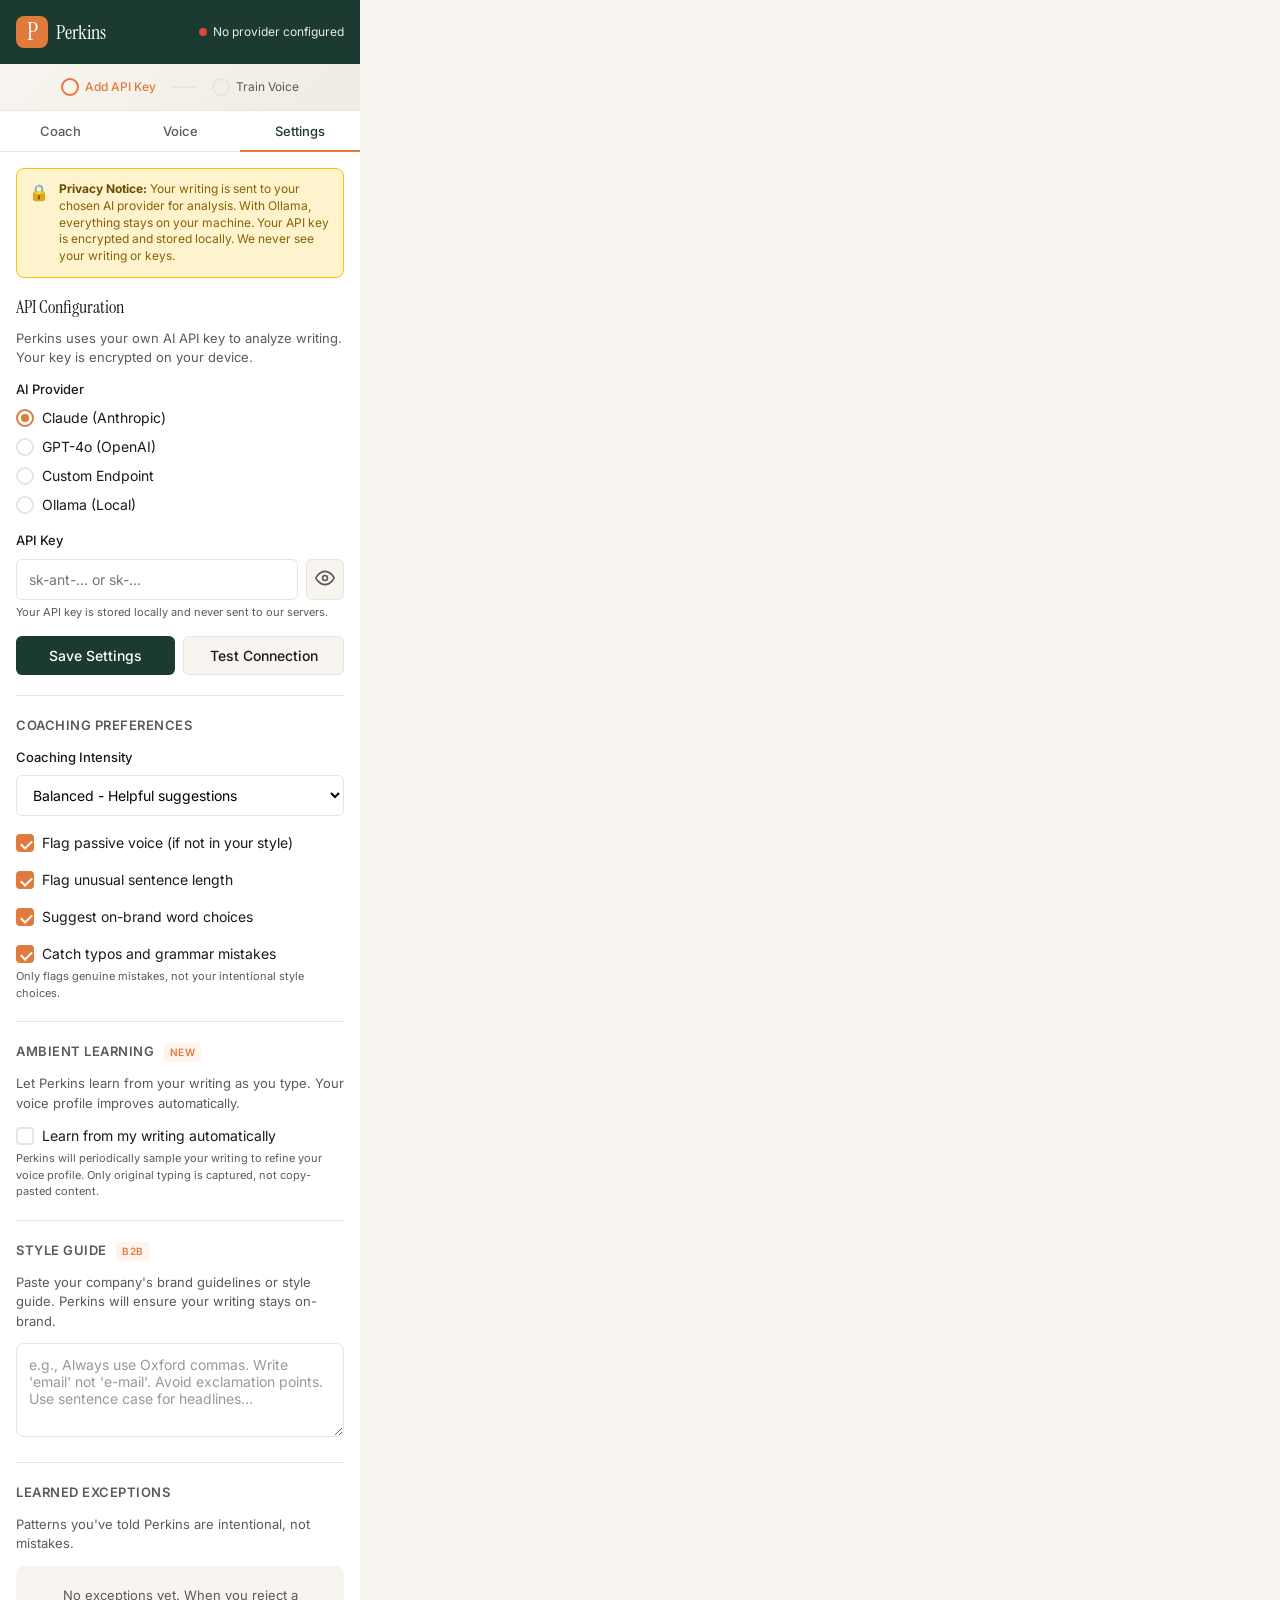
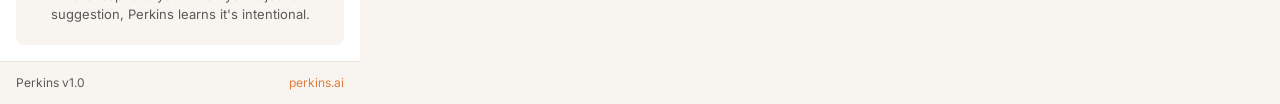
==== commit c13a85e0: "Fix 7 bugs: XSS, race conditions, aggressive filtering, and UX gaps - Fix "undo" in UI_TEXT_SUBSTRIN" ====
--- a/extension/popup/popup.html
+++ b/extension/popup/popup.html
@@ -270,7 +270,10 @@
           <span class="setting-hint">Run <code>ollama list</code> to see available models.</span>
         </div>
 
-        <button class="btn btn-primary" id="save-settings">Save Settings</button>
+        <div class="settings-button-row">
+          <button class="btn btn-primary" id="save-settings">Save Settings</button>
+          <button class="btn btn-secondary" id="test-connection">Test Connection</button>
+        </div>
 
         <div class="settings-divider"></div>
 
--- a/extension/popup/popup.css
+++ b/extension/popup/popup.css
@@ -584,6 +584,16 @@
 
 .checkbox-text {
   font-size: 14px;
+}
+
+/* Settings button row */
+.settings-button-row {
+  display: flex;
+  gap: 8px;
+}
+
+.settings-button-row .btn {
+  flex: 1;
 }
 
 /* Dividers */
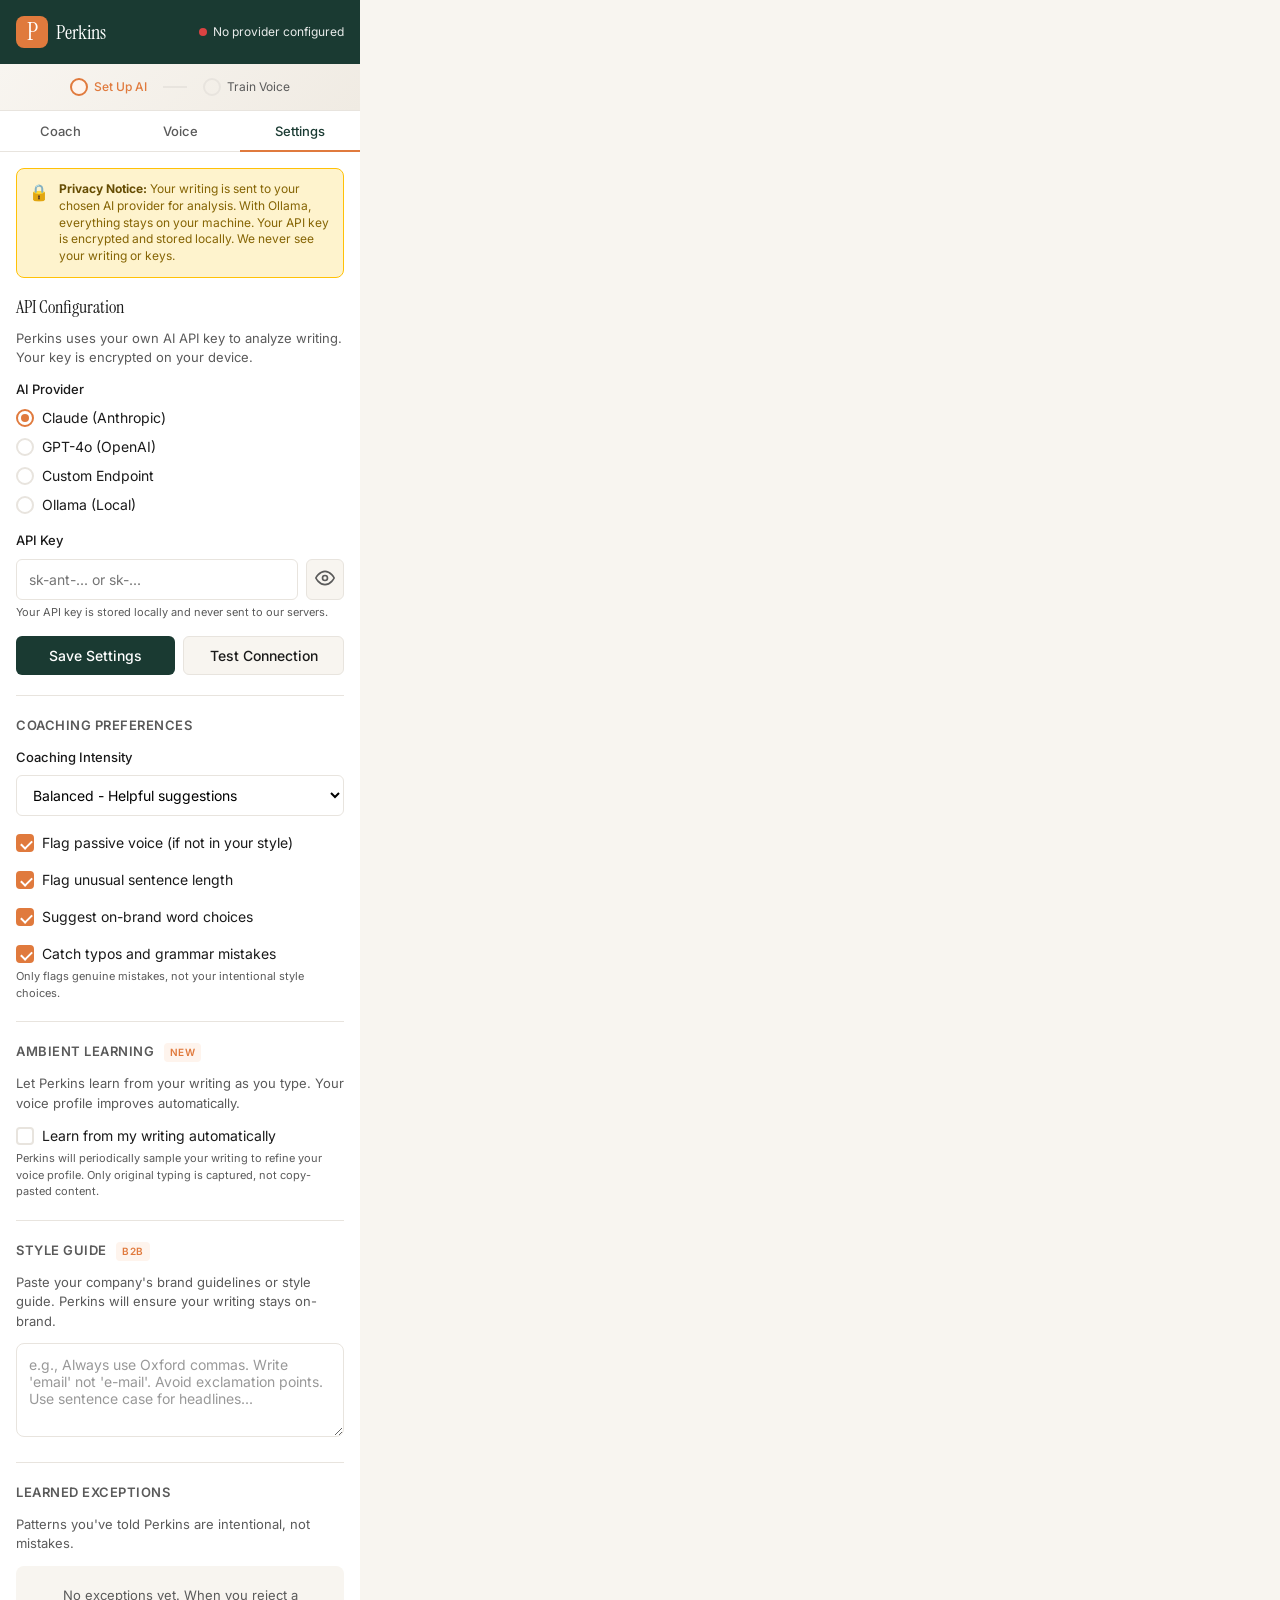
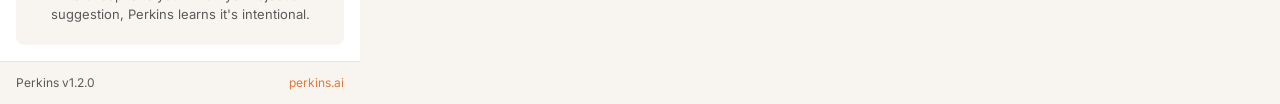
==== commit e315e466: "Refactor: deduplicate provider checks, fix scroll leak, clean dead code - popup.js: add hasProviderC" ====
--- a/extension/popup/popup.html
+++ b/extension/popup/popup.html
@@ -27,7 +27,7 @@
     <div class="setup-progress" id="setup-progress">
       <div class="setup-step" id="setup-step-api">
         <span class="setup-step-icon"></span>
-        <span class="setup-step-text">Add API Key</span>
+        <span class="setup-step-text">Set Up AI</span>
       </div>
       <div class="setup-step-divider"></div>
       <div class="setup-step" id="setup-step-voice">
@@ -363,7 +363,7 @@
 
     <!-- Footer -->
     <footer class="footer">
-      <span>Perkins v1.0</span>
+      <span>Perkins v1.2.0</span>
       <a href="https://perkins.ai" target="_blank">perkins.ai</a>
     </footer>
   </div>
